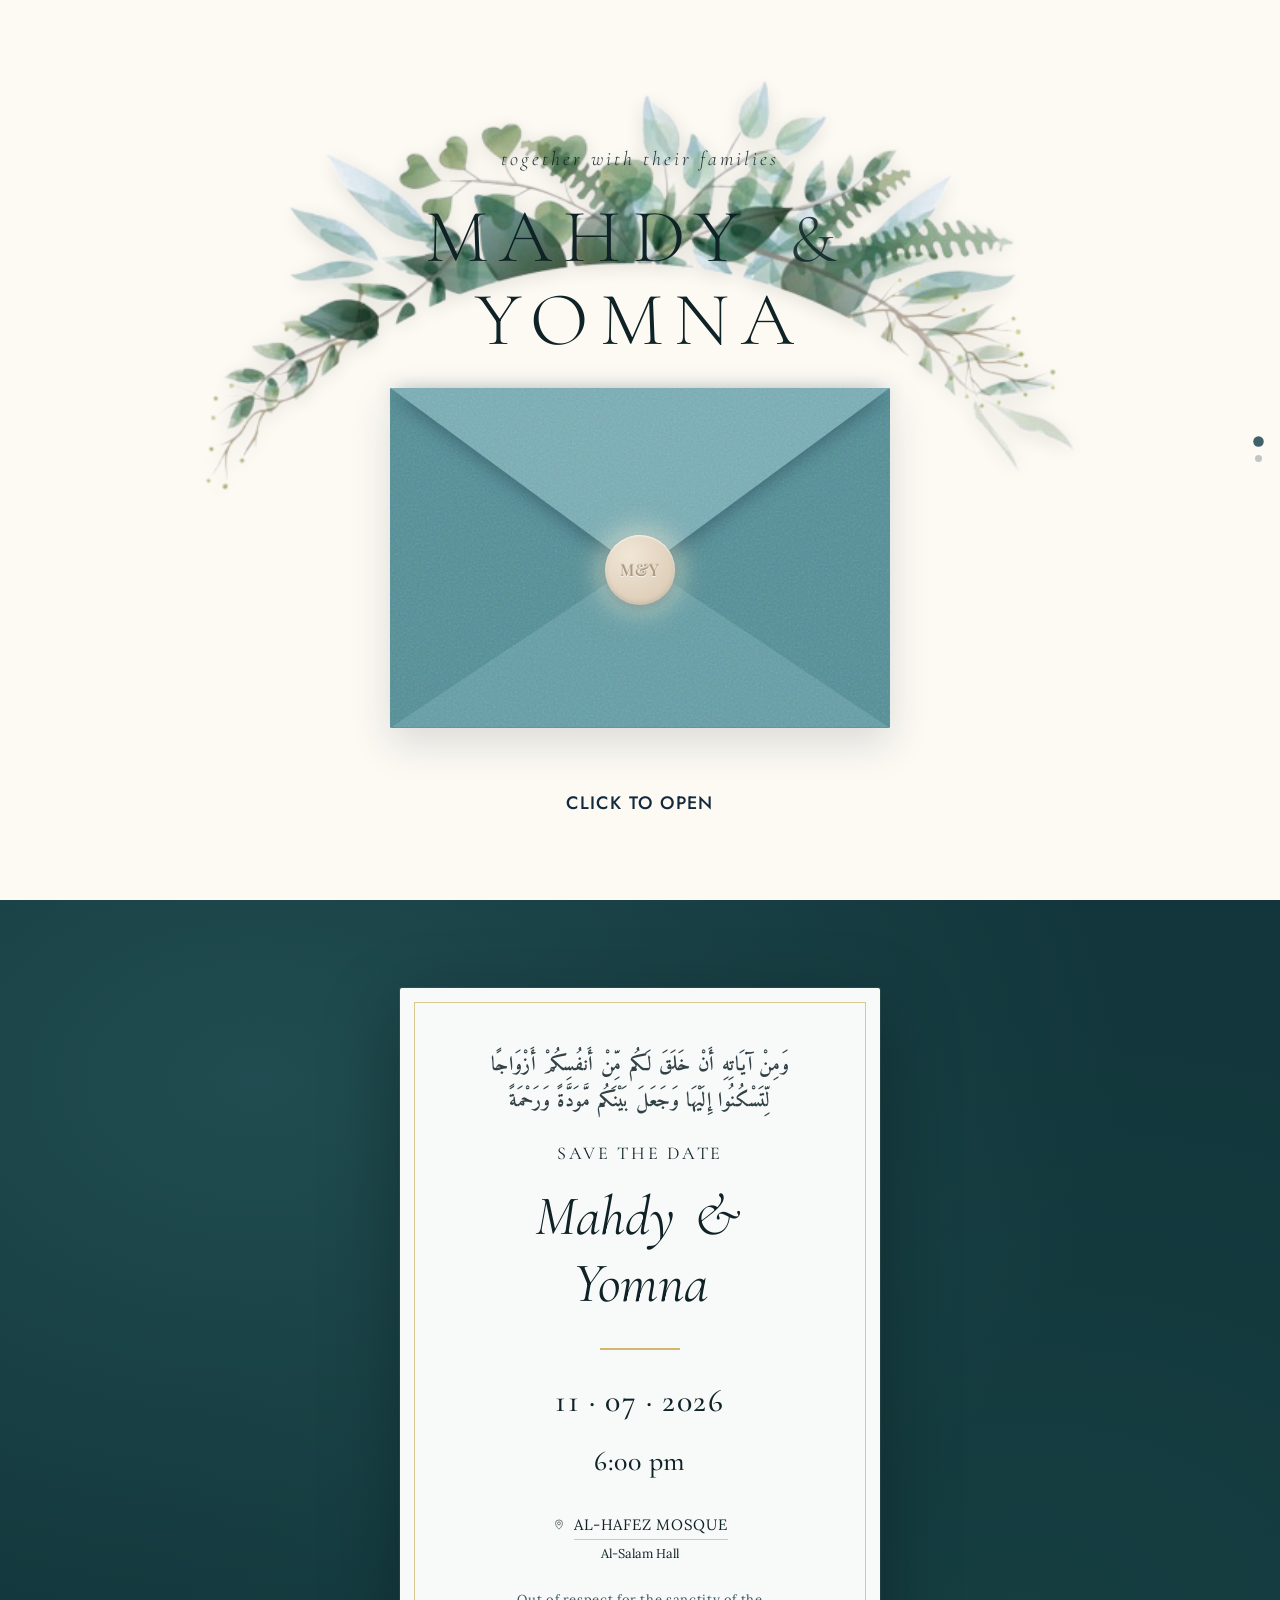
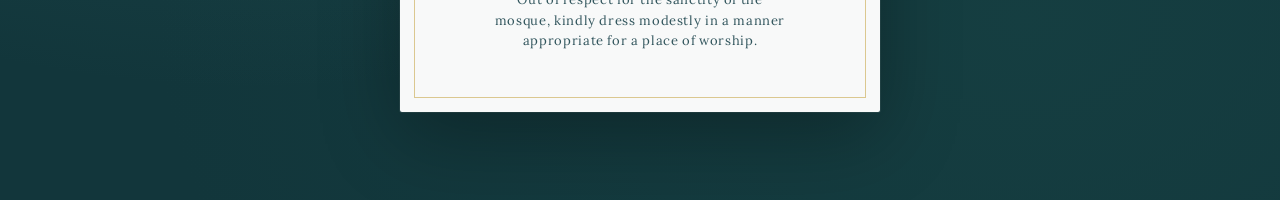
==== index.html @ 41bc5ca2 "add full project" ====
<!DOCTYPE html>

<html lang="en">

<head>
  <meta charset="UTF-8">
  <meta name="viewport" content="width=device-width, initial-scale=1.0">
  <title>Mahdy &amp; Yomna — Save the Date</title>

  <!-- Updated fonts (minimal luxury + Arabic) -->

  <link
    href="https://fonts.googleapis.com/css2?family=Playfair+Display:ital,wght@0,400;0,500;1,400&family=Great+Vibes&family=Lora:ital,wght@0,400;1,400&family=Cinzel:wght@400;500&family=Amiri:wght@400;700&display=swap"
    rel="stylesheet">

  <link rel="stylesheet" href="style.css">
</head>

<body>

  <!-- Nav dots -->

  <nav class="nav-dots" aria-label="Page navigation">
    <button class="nav-dot active" onclick="scrollToPage(0)" aria-label="Entrance"></button>
    <button class="nav-dot" onclick="scrollToPage(1)" aria-label="Save the Date"></button>
  </nav>

  <!-- ============================================================
       PAGE 1 — ENTRANCE (envelope)
  ============================================================ -->

  <section class="page" id="page-entrance" onclick="toggleEnvelope()" aria-label="Click to open invitation">

    <!-- Floral Curtain Top -->
    <img src="assets/ward.png" alt="Floral Curtain" class="floral-curtain-img">

    <!-- Header -->
    <div class="entrance-header">
      <p class="tagline">Together with their families</p>
      <h1>Mahdy <span class="amp-serif">&amp;</span><br>Yomna</h1>
    </div>

    <!-- Envelope scene -->
    <div class="envelope-scene" id="envelopeScene">

      <div class="envelope-contents">

        <!-- POLAROID 1 -->
        <div class="photo photo-1">
          <div class="photo-inner">
            <!-- REPLACE "placeholder-1.jpg" WITH YOUR IMAGE FILENAME -->
            <img src="assets\Children_kayoot.png?q=80&w=400&h=500&auto=format&fit=crop" alt="couple photo 1">
          </div>
        </div>

        <!-- POLAROID 2 -->
        <div class="photo photo-2">
          <div class="photo-inner">
            <!-- REPLACE "placeholder-2.jpg" WITH YOUR IMAGE FILENAME -->
            <img src="assets\khotoba.jpg?q=80&w=400&h=500&auto=format&fit=crop" alt="couple photo 2">
          </div>
        </div>

        <!-- POLAROID 3 -->
        <div class="photo photo-3">
          <div class="photo-inner">
            <img src="assets/Ew3a_eldebal.jpg" alt="couple photo 3">
          </div>
        </div>

        <!-- Save the Date card (Or Main Photo) -->
        <div class="card-std">
          <div class="card-std-inner">
            <!-- You can leave the text, OR uncomment the image below to use a picture inside the main card! -->
            <!-- <img src="your-main-image.jpg" alt="main card photo" style="width: 100%; height: 100%; object-fit: cover; border-radius: 14px 2px 14px 2px; display: block;"> -->
            <h2>SAVE<br>THE<br>DATE</h2>
          </div>
        </div>

        <!-- Date -->
        <div class="card-date">
          <span>11.07.2026</span>
        </div>

      </div>

      <!-- Envelope -->
      <div class="envelope-body">
        <div class="envelope-flap"></div>
        <div class="wax-seal">M&amp;Y</div>
      </div>

    </div>

    <p class="click-label" id="clickLabel">CLICK TO OPEN</p>

    <div class="scroll-hint" id="scrollHint" style="display: none;">
      <svg width="24" height="44" viewBox="0 0 24 44" fill="none" stroke="#122a3e" stroke-width="1.2">
        <path d="M12 2v38M4 32l8 8 8-8" />
      </svg>
      <span>SCROLL</span>
    </div>

  </section>

  <!-- ============================================================
       PAGE 2 — SAVE THE DATE
  ============================================================ -->

  <section class="page" id="page-save" aria-label="Save the Date details">

    <div class="std-card">

      <p class="aya">
        وَمِنْ آيَاتِهِ أَنْ خَلَقَ لَكُم مِّنْ أَنفُسِكُمْ أَزْوَاجًا
        لِّتَسْكُنُوا إِلَيْهَا وَجَعَلَ بَيْنَكُم مَّوَدَّةً وَرَحْمَةً
      </p>

      <p class="std-eyebrow">SAVE THE DATE</p>

      <h2 class="std-names">
        Mahdy <span class="amp-ornate">&amp;</span> Yomna
      </h2>

      <div class="std-rule"></div>

      <div class="std-details">
        <p class="std-date">11 &middot; 07 &middot; 2026</p>
        <p class="std-time">6:00 pm</p>

        <p class="std-location">
          <span class="location-wrapper">
            <!-- Pin icon -->
            <svg class="location-icon" viewBox="0 0 24 24" fill="none">
              <path d="M12 21s-6-5.33-6-10a6 6 0 1 1 12 0c0 4.67-6 10-6 10z" stroke="currentColor" stroke-width="1.4" />
              <circle cx="12" cy="11" r="2.5" stroke="currentColor" stroke-width="1.4" />
            </svg>
            <a href="https://maps.app.goo.gl/ApADEErN73M9nTUc7" target="_blank">
              AL-HAFEZ MOSQUE
            </a>
          </span>
          <br>
          <span class="hall-name"
            style="font-size: 0.85em; text-transform:none; font-family: 'Lora', serif; letter-spacing: 0;">Al-Salam
            Hall</span>
        </p>

      </div>

      <p class="std-formal">
        Out of respect for the sanctity of the mosque, kindly dress modestly in a
        manner appropriate for a place of worship.
      </p>
    </div>

  </section>

  <audio id="bg-music" src="zaghrota.mp3"></audio>

  <script src="script.js"></script>

</body>

</html>
---- style.css ----
/* ============================================================
   Mahdy & Yomna — Save the Date
   style.css  |  Teal & White Theme
============================================================ */

@import url('https://fonts.googleapis.com/css2?family=Playfair+Display:ital,wght@0,400;0,500;0,700;1,400;1,500&family=Cormorant+Garamond:ital,wght@0,300;0,400;0,500;1,300;1,400;1,500&family=Cinzel:wght@400;500;600&family=Jost:wght@200;300;400;500;600&display=swap');

*,
*::before,
*::after {
  box-sizing: border-box;
  margin: 0;
  padding: 0;
}

:root {
  --teal-primary: #669ba3;
  --teal-deep: #0f2226;
  --teal-mid: #1d454d;
  --teal-soft: #669ba3;
  --teal-pale: #d4e5e8;
  --teal-mist: #eef5f6;
  --teal-bg: #12363b;
  --env-body: #669ba3;
  --env-dark: #578c94;
  --env-light: #78aab2;
  --env-shadow: #427178;
  --olive: #b5a832;
  --red-accent: #c0392b;
  --gold: #c9a84c;
  --off-white: #f8fafa;
  --white: #ffffff;
  --text-body: #254044;
  --noise-tex: url("data:image/svg+xml,%3Csvg viewBox='0 0 200 200' xmlns='http://www.w3.org/2000/svg'%3E%3Cfilter id='n'%3E%3CfeTurbulence type='fractalNoise' baseFrequency='0.8' numOctaves='3' stitchTiles='stitch'/%3E%3C/filter%3E%3Crect width='100%25' height='100%25' filter='url(%23n)' opacity='0.25'/%3E%3C/svg%3E");
}

html {
  scroll-behavior: smooth;
  scroll-snap-type: y mandatory;
}

body {
  font-family: 'Libre Baskerville', serif;
  letter-spacing: 0.04em;
  line-height: 1.7;
}

/* smoother luxury text rendering */


/* slightly more refined small text */
.std-eyebrow,
.std-location {
  letter-spacing: 0.35em;
}

/* improve readability */
.std-getting-married,
.std-time {
  font-size: clamp(17px, 3.8vw, 24px);
}

/* subtle elegance boost */
.std-names {
  font-family: 'Playfair Display', serif;
  font-style: italic;
  font-weight: 400;
  letter-spacing: 0.05em;
}

/* ============================================================
   SHARED
============================================================ */
.page {
  min-height: 100svh;
  display: flex;
  flex-direction: column;
  align-items: center;
  justify-content: center;
  scroll-snap-align: start;
  position: relative;
  padding: 40px 20px;
  overflow: hidden;
}

/* ============================================================
   PAGE 1 — ENTRANCE
============================================================ */
#page-entrance {
  background: #fdfaf4;
  cursor: pointer;
}

.entrance-header {
  margin-top: clamp(30px, 6vw, 60px);
  padding: 0 20px;
  text-align: center;
  position: relative;
  z-index: 10;
  pointer-events: none;
  animation: fadeInDown 1.5s ease forwards;
  display: flex;
  flex-direction: column;
  align-items: center;
}

.floral-curtain-img {
  position: absolute;
  top: 0;
  left: 50%;
  transform: translateX(-50%);
  width: 100%;
  max-width: 900px;
  height: auto;
  opacity: 0.95;
  pointer-events: none;
  filter: drop-shadow(0 4px 10px rgba(0,0,0,0.1));
  z-index: 5;
}

.entrance-header .tagline {
  font-family: 'Cormorant Garamond', serif;
  font-size: clamp(16px, 3.5vw, 20px);
  letter-spacing: 0.15em;
  color: var(--teal-deep);
  opacity: 0.9;
  margin-bottom: 20px;
  text-transform: lowercase;
  font-style: italic;
  font-weight: 300;
}

.entrance-header h1 {
  font-family: 'Cormorant Garamond', serif;
  font-style: normal;
  font-weight: 300;
  font-size: clamp(42px, 9vw, 76px);
  line-height: 1.1;
  letter-spacing: 0.15em;
  color: var(--teal-deep);
  text-transform: uppercase;
}

.entrance-header h1 .amp-serif {
  font-family: 'Cormorant Garamond', serif;
  font-style: normal;
  font-weight: 300;
  font-size: 0.9em;
  padding: 0 8px;
  opacity: 0.85;
}

/* ---- Envelope wrapper ---- */
.envelope-scene {
  position: relative;
  width: min(500px, 90vw);
  height: min(340px, 66vw);
  perspective: 1000px;
  z-index: 10;
  margin: 25px 0 30px 0;
}

.envelope-body {
  position: absolute;
  inset: 0;
  background: var(--noise-tex), var(--env-shadow);
  background-blend-mode: overlay, normal;
  border-radius: 2px;
  box-shadow: 0 15px 40px rgba(18, 42, 62, 0.15);
  z-index: 3;
}

.envelope-body::after {
  content: '';
  position: absolute;
  inset: 0;
  background: var(--noise-tex), var(--env-dark);
  background-blend-mode: overlay, normal;
  clip-path: polygon(0 0, 0 100%, 50% 51.5%, 0 0, 100% 0, 50% 51.5%, 100% 100%, 100% 0);
  z-index: 1;
  border-radius: 2px;
}

.envelope-body::before {
  content: '';
  position: absolute;
  inset: 0;
  background: var(--noise-tex), var(--env-body);
  background-blend-mode: overlay, normal;
  clip-path: polygon(0 100%, 100% 100%, 50% 51%);
  z-index: 2;
  filter: drop-shadow(0 -1px 1px rgba(255, 255, 255, 0.15));
}

.envelope-flap {
  position: absolute;
  inset: 0;
  transform-origin: top center;
  transform-style: preserve-3d;
  transition: transform 1s cubic-bezier(0.4, 0, 0.2, 1);
  z-index: 15;
  filter: drop-shadow(0 4px 10px rgba(16, 38, 56, 0.4));
}

.envelope-flap::before {
  content: '';
  position: absolute;
  inset: 0;
  background: var(--noise-tex), var(--env-light);
  background-blend-mode: overlay, normal;
  clip-path: polygon(0 0, 100% 0, 50% 54%);
  border-radius: 2px 2px 0 0;
  backface-visibility: hidden;
}

.envelope-flap::after {
  content: '';
  position: absolute;
  inset: 0;
  background: var(--noise-tex), var(--env-light);
  background-blend-mode: overlay, normal;
  clip-path: polygon(0 0, 100% 0, 50% 54%);
  border-radius: 2px 2px 0 0;
  transform: rotateY(180deg);
  backface-visibility: hidden;
}

.wax-seal {
  position: absolute;
  width: 70px;
  height: 70px;
  background: radial-gradient(circle at 35% 30%, #f1e6d6, #d7c5ae);
  border-radius: 50%;
  left: 50%;
  top: 53.5%;
  transform: translate(-50%, -50%);
  z-index: 16;
  box-shadow:
    0 4px 10px rgba(0, 0, 0, 0.15),
    0 0 28px 6px rgba(255, 240, 210, 0.55),
    inset 0 1px 2px rgba(255, 255, 255, 0.8),
    inset 0 -2px 4px rgba(0, 0, 0, 0.1);
  display: flex;
  align-items: center;
  justify-content: center;
  font-family: 'Playfair Display', serif;
  font-size: 16px;
  color: #ad9a7e;
  font-weight: 500;
  transition: opacity 0.5s ease, transform 0.5s ease;
  letter-spacing: 0.05em;
  text-shadow: 0 -1px 0 rgba(0, 0, 0, 0.15), 0 1px 0 rgba(255, 255, 255, 0.8);
}

.envelope-contents {
  position: absolute;
  width: 100%;
  bottom: 55%;
  left: 0;
  z-index: 20;
  pointer-events: none;
  overflow: visible;
}

/* ---- Save the Date card ---- */
.card-std {
  position: absolute;
  width: 52%;
  aspect-ratio: 5 / 4;
  background: #fdfaf4;
  border-radius: 2px;
  display: flex;
  align-items: center;
  justify-content: center;
  left: 24%;
  bottom: 0;
  transform: translateY(120%) rotate(-6deg);
  opacity: 0;
  transition:
    transform 0.8s cubic-bezier(0.34, 1.45, 0.64, 1) 0.2s,
    opacity 0.4s ease 0.2s;
  box-shadow: 0 8px 24px rgba(16, 38, 56, 0.2);
  z-index: 1;
}

.card-std-inner {
  border: 1px solid #d1bd9f;
  margin: 10px;
  width: calc(100% - 20px);
  height: calc(100% - 20px);
  border-radius: 2px;
  display: flex;
  align-items: center;
  justify-content: center;
  text-align: center;
  background: transparent;
}

.card-std h2 {
  font-family: 'Playfair Display', serif;
  font-size: clamp(14px, 3.5vw, 18px);
  font-weight: 600;
  letter-spacing: 0.2em;
  color: #0c1c2a;
  line-height: 1.7;
}

/* ---- Elegant Date Tag ---- */
.card-date {
  position: absolute;
  width: auto;
  padding: 7px 14px 5px;
  background: #fdfaf4;
  border-radius: 2px;
  right: 8%;
  bottom: 0;
  transform: translateY(120%) rotate(14deg);
  opacity: 0;
  transition:
    transform 0.8s cubic-bezier(0.34, 1.45, 0.64, 1) 0.35s,
    opacity 0.4s ease 0.35s;
  display: flex;
  align-items: center;
  justify-content: center;
  box-shadow: 0 4px 12px rgba(18, 42, 62, 0.15);
  border: 1px solid #d1bd9f;
  z-index: 2;
}

.card-date span {
  font-family: 'Jost', sans-serif;
  font-size: clamp(10px, 2.5vw, 13px);
  font-weight: 600;
  color: #122a3e;
  letter-spacing: 0.12em;
  white-space: nowrap;
}

/* ---- Polaroids ---- */
.photo {
  position: absolute;
  background: white;
  padding: 5px 5px 20px;
  box-shadow: 0 6px 22px rgba(18, 42, 62, 0.18);
  opacity: 0;
  transition-property: transform, opacity;
  transition-timing-function: cubic-bezier(0.34, 1.45, 0.64, 1);
  z-index: 5;
  /* Ensure photos pop over the main card */
}

.photo-inner {
  width: 100%;
  height: calc(100% - 22px);
  overflow: hidden;
  display: flex;
  align-items: center;
  justify-content: center;
  background: #c2bdb7;
  font-family: 'Jost', sans-serif;
  font-size: 8px;
  color: #999;
  letter-spacing: 0.06em;
  text-align: center;
  font-weight: 300;
}

.photo-inner img {
  width: 100%;
  height: 100%;
  object-fit: cover;
  display: block;
}

.photo-1 {
  width: clamp(115px, 32vw, 170px);
  height: clamp(138px, 38vw, 204px);
  bottom: 10px;
  left: 8%;
  transform: translateY(120%) rotate(-10deg);
  transition-duration: 0.8s;
  transition-delay: 0.48s;
}

.photo-2 {
  width: clamp(120px, 34vw, 180px);
  height: clamp(144px, 40vw, 216px);
  bottom: 20px;
  right: 8%;
  left: auto;
  transform: translateY(120%) rotate(5deg);
  transition-duration: 0.8s;
  transition-delay: 0.60s;
}

.photo-3 {
  width: clamp(105px, 30vw, 160px);
  height: clamp(126px, 36vw, 192px);
  bottom: 10px;
  left: 30%;
  transform: translateY(120%) rotate(2deg);
  transition-duration: 0.8s;
  transition-delay: 0.52s;
  z-index: 6;
  /* Pops perfectly in front of the bottom center of the main card */
}

/* ---- Botanicals (SVG-based) ---- */
.botanical {
  position: absolute;
  opacity: 0;
  user-select: none;
  pointer-events: none;
  line-height: 1;
  transition-property: opacity, transform;
  transition-timing-function: cubic-bezier(0.34, 1.3, 0.64, 1);
}

.botanical svg {
  display: block;
}

.bot-eucalyptus {
  top: -110px;
  right: -14px;
  width: clamp(36px, 9vw, 52px);
  transform: translateY(20px) rotate(20deg);
  transition-duration: 0.7s;
  transition-delay: 0.65s;
}

.bot-rose {
  top: -72px;
  left: 2%;
  width: clamp(28px, 7vw, 42px);
  transform: translateY(20px) rotate(-14deg);
  transition-duration: 0.7s;
  transition-delay: 0.72s;
}

.bot-leaf {
  top: -28px;
  left: 40%;
  width: clamp(14px, 3.5vw, 20px);
  transform: translateY(16px) rotate(-20deg);
  transition-duration: 0.6s;
  transition-delay: 0.85s;
}

.bot-daisies {
  top: 8px;
  left: -5%;
  width: clamp(120px, 32vw, 180px);
  transform: translateY(12px);
  transition-duration: 0.7s;
  transition-delay: 0.78s;
}

.bot-chamomile {
  top: 4px;
  right: -3%;
  width: clamp(80px, 22vw, 120px);
  transform: translateY(12px) rotate(8deg);
  transition-duration: 0.65s;
  transition-delay: 0.88s;
}

/* ============================================================
   OPENED STATE
============================================================ */
.envelope-scene.opened .envelope-flap {
  transform: rotateX(-180deg);
}

.envelope-scene.opened .wax-seal {
  opacity: 0;
  transform: translate(-50%, -50%) scale(0.7);
}

.envelope-scene.opened .card-std {
  transform: translateY(-50%) rotate(-2deg);
  /* Lift text up slightly to clear bottom photo */
  opacity: 1;
}

.envelope-scene.opened .card-date {
  transform: translate(20%, -30%) rotate(10deg);
  opacity: 1;
}

.envelope-scene.opened .photo-1 {
  transform: translate(-45%, -95%) rotate(-18deg);
  /* Fan out harder left */
  opacity: 1;
}

.envelope-scene.opened .photo-2 {
  transform: translate(45%, -85%) rotate(12deg);
  /* Fan out harder right */
  opacity: 1;
}

.envelope-scene.opened .photo-3 {
  transform: translate(-10%, 45%) rotate(-6deg);
  /* Pushed significantly lower to clear 'THE DATE' */
  opacity: 1;
}

.envelope-scene.opened .botanical {
  opacity: 1;
}

.envelope-scene.opened .bot-eucalyptus {
  transform: translateY(0) rotate(20deg);
}

.envelope-scene.opened .bot-rose {
  transform: translateY(0) rotate(-14deg);
}

.envelope-scene.opened .bot-leaf {
  transform: translateY(0) rotate(-20deg);
}

.envelope-scene.opened .bot-daisies {
  transform: translateY(0);
}

.envelope-scene.opened .bot-chamomile {
  transform: translateY(0) rotate(8deg);
}

/* Click label */
.click-label {
  margin-top: 30px;
  font-family: 'Jost', sans-serif;
  font-weight: 500;
  font-size: clamp(14px, 3.5vw, 18px);
  letter-spacing: 0.08em;
  color: #122a3e;
  opacity: 1;
  position: relative;
  z-index: 2;
  transition: opacity 0.4s, visibility 0.4s;
  text-transform: uppercase;
}

.click-label.hidden {
  opacity: 0 !important;
  visibility: hidden;
}

/* Scroll hint */
.scroll-hint {
  position: absolute;
  bottom: 5vh;
  left: 50%;
  transform: translateX(-50%);
  display: flex;
  flex-direction: column;
  align-items: center;
  gap: 8px;
  opacity: 1;
  animation: bounceHint 2.5s ease-in-out infinite;
  z-index: 2;
}

.scroll-hint span {
  font-family: 'Jost', sans-serif;
  font-weight: 500;
  font-size: clamp(13px, 3.2vw, 16px);
  letter-spacing: 0.08em;
  color: var(--teal-deep);
}

@keyframes bounceHint {

  0%,
  100% {
    transform: translateX(-50%) translateY(0);
  }

  50% {
    transform: translateX(-50%) translateY(5px);
  }
}

/* ============================================================
   PAGE 2 — SAVE THE DATE
============================================================ */
#page-save {
  background: var(--teal-bg);
  text-align: center;
  overflow: hidden;
  gap: 0;
}

#page-save::before {
  content: '';
  position: absolute;
  inset: 0;
  background:
    radial-gradient(ellipse at 20% 20%, rgba(74, 144, 144, 0.25) 0%, transparent 60%),
    radial-gradient(ellipse at 80% 80%, rgba(26, 74, 74, 0.4) 0%, transparent 60%);
  pointer-events: none;
}

.aya {
  font-family: 'Amiri', serif;
  font-size: clamp(16px, 4vw, 20px);
  font-weight: 600;
  color: var(--teal-deep);
  text-align: center;
  line-height: 1.6;
  margin-bottom: 30px;
}

.std-card {
  position: relative;
  z-index: 1;
  background: rgba(255, 255, 255, 0.97);
  border-radius: 2px;
  padding: clamp(36px, 8vw, 60px) clamp(32px, 7vw, 72px);
  max-width: min(480px, 88vw);
  width: 100%;
  box-shadow:
    0 24px 80px rgba(0, 0, 0, 0.3),
    0 0 0 1px rgba(255, 255, 255, 0.08);
  display: flex;
  flex-direction: column;
  align-items: center;
  gap: 0;
}

.std-card::before {
  content: '';
  position: absolute;
  top: 14px;
  left: 14px;
  right: 14px;
  bottom: 14px;
  border: 1px solid var(--gold);
  opacity: 0.6;
  pointer-events: none;
  z-index: 10;
}

.std-rule {
  width: 80px;
  height: 2px;
  background: var(--gold);
  opacity: 0.8;
  margin: 20px auto;
}

.std-rule.wide {
  width: 100px;
  margin: 20px auto;
}

.std-floral {
  display: flex;
  align-items: center;
  justify-content: center;
  opacity: 0.85;
  user-select: none;
  margin: 4px 0;
}

.monogram {
  width: 52px;
  height: 52px;
  border-radius: 50%;
  border: 1.5px solid var(--teal-mid);
  display: flex;
  align-items: center;
  justify-content: center;
  font-family: 'Cinzel', serif;
  font-size: 12px;
  color: var(--teal-mid);
  letter-spacing: 0.04em;
  margin-bottom: 20px;
}

.std-eyebrow {
  font-family: 'Cormorant Garamond', serif;
  font-size: clamp(14px, 3vw, 18px);
  letter-spacing: 0.15em;
  color: var(--teal-deep);
  text-transform: uppercase;
  margin-bottom: 12px;
}

.std-names {
  font-family: 'Cormorant Garamond', serif;
  font-size: clamp(42px, 9vw, 56px);
  font-weight: 400;
  text-transform: none;
  letter-spacing: 0;
  color: var(--teal-deep);
  line-height: 1.15;
  margin-bottom: 12px;
}

.std-names .amp-ornate {
  font-family: 'Cormorant Garamond', serif;
  font-size: 1.1em;
  font-style: italic;
  font-weight: 300;
  color: var(--teal-deep);
  padding: 0 6px;
}

.std-getting-married {
  font-family: 'Cormorant Garamond', serif;
  font-style: italic;
  font-size: clamp(16px, 3.8vw, 24px);
  font-weight: 300;
  color: var(--teal-mid);
  text-transform: lowercase;
  letter-spacing: 0.08em;
  margin-top: 5px;
}

.std-details {
  display: flex;
  flex-direction: column;
  align-items: center;
  gap: 6px;
  margin-top: 4px;
}

.std-location {
  font-family: 'Lora', serif;
  font-size: clamp(12px, 2.8vw, 15px);
  letter-spacing: 0.05em;
  color: var(--teal-deep);
  text-transform: uppercase;
  font-weight: 400;
  margin-bottom: 24px;
}

.location-wrapper {
  display: inline-flex;
  align-items: center;
  gap: 6px;
  justify-content: center;
}

.location-icon {
  width: 1.1em;
  height: 1.1em;
  opacity: 0.85;
}

.std-date {
  font-family: 'Cormorant Garamond', serif;
  font-size: clamp(24px, 5.5vw, 32px);
  font-weight: 500;
  letter-spacing: 0.05em;
  color: var(--teal-deep);
  margin-bottom: 4px;
}

.std-time {
  font-family: 'Cormorant Garamond', serif;
  font-style: normal;
  font-size: clamp(20px, 4.5vw, 28px);
  font-weight: 500;
  color: var(--teal-deep);
  letter-spacing: 0.02em;
  margin-bottom: 20px;
}

.std-formal {
  font-family: 'Lora', serif;
  font-weight: 400;
  font-size: clamp(11px, 2.5vw, 13px);
  color: var(--teal-mid);
  opacity: 0.9;
  line-height: 1.6;
  max-width: 90%;
  margin: 0 auto;
}

.std-location a {
  color: inherit;
  text-decoration: none;
  border-bottom: 1px solid var(--teal-deep);
  padding-bottom: 2px;
}


/* ============================================================
   NAV DOTS
============================================================ */
.nav-dots {
  position: fixed;
  right: 18px;
  top: 50%;
  transform: translateY(-50%);
  display: flex;
  flex-direction: column;
  gap: 10px;
  z-index: 200;
}

.nav-dot {
  width: 7px;
  height: 7px;
  border-radius: 50%;
  background: var(--teal-mid);
  opacity: 0.28;
  cursor: pointer;
  transition: opacity 0.3s, transform 0.3s;
  border: none;
  padding: 0;
}

.nav-dot.active {
  opacity: 0.85;
  transform: scale(1.5);
}

/* ============================================================
   RESPONSIVE
============================================================ */
@media (max-width: 480px) {
  .envelope-scene.opened .card-std {
    transform: translateY(-45%) rotate(-2deg);
  }

  .envelope-scene.opened .card-date {
    transform: translate(15%, -20%) rotate(10deg);
  }

  .envelope-scene.opened .photo-1 {
    transform: translate(-30%, -85%) rotate(-16deg);
  }

  .envelope-scene.opened .photo-2 {
    transform: translate(30%, -75%) rotate(10deg);
  }

  .envelope-scene.opened .photo-3 {
    transform: translate(-10%, 35%) rotate(-4deg);
  }

  /* Sit nicely below text */

  .std-card {
    padding: 32px 24px;
  }
}

@media (min-width: 768px) {
  .envelope-scene.opened .card-std {
    transform: translateY(-55%) rotate(-2deg);
  }

  .envelope-scene.opened .card-date {
    transform: translate(35%, -35%) rotate(10deg);
  }

  .envelope-scene.opened .photo-1 {
    transform: translate(-65%, -105%) rotate(-18deg);
  }

  .envelope-scene.opened .photo-2 {
    transform: translate(60%, -100%) rotate(12deg);
  }

  .envelope-scene.opened .photo-3 {
    transform: translate(-5%, 45%) rotate(-6deg);
  }
}

.std-location a {
  color: inherit;
  text-decoration: none;
  border-bottom: 1px solid rgba(26, 74, 74, 0.25);
  padding-bottom: 2px;
  transition: all 0.3s ease;
}

.std-location a:hover {
  color: var(--teal-soft);
  border-bottom-color: var(--teal-soft);
}

.aya {
  font-family: 'Amiri', serif;
  direction: rtl;
  text-align: center;

  font-size: clamp(14px, 3vw, 20px);
  /* slightly larger */
  line-height: 1.8;

  color: var(--teal-deep);
  opacity: 0.85;

  margin-bottom: 18px;
  padding: 0 10px;
}

.location-wrapper {
  display: inline-flex;
  align-items: center;
  /* THIS is the key fix */
  gap: 8px;
}

.location-icon {
  width: 14px;
  height: 14px;
  opacity: 0.7;

  /* FIX vertical misalignment */
  transform: translateY(-2px);
}
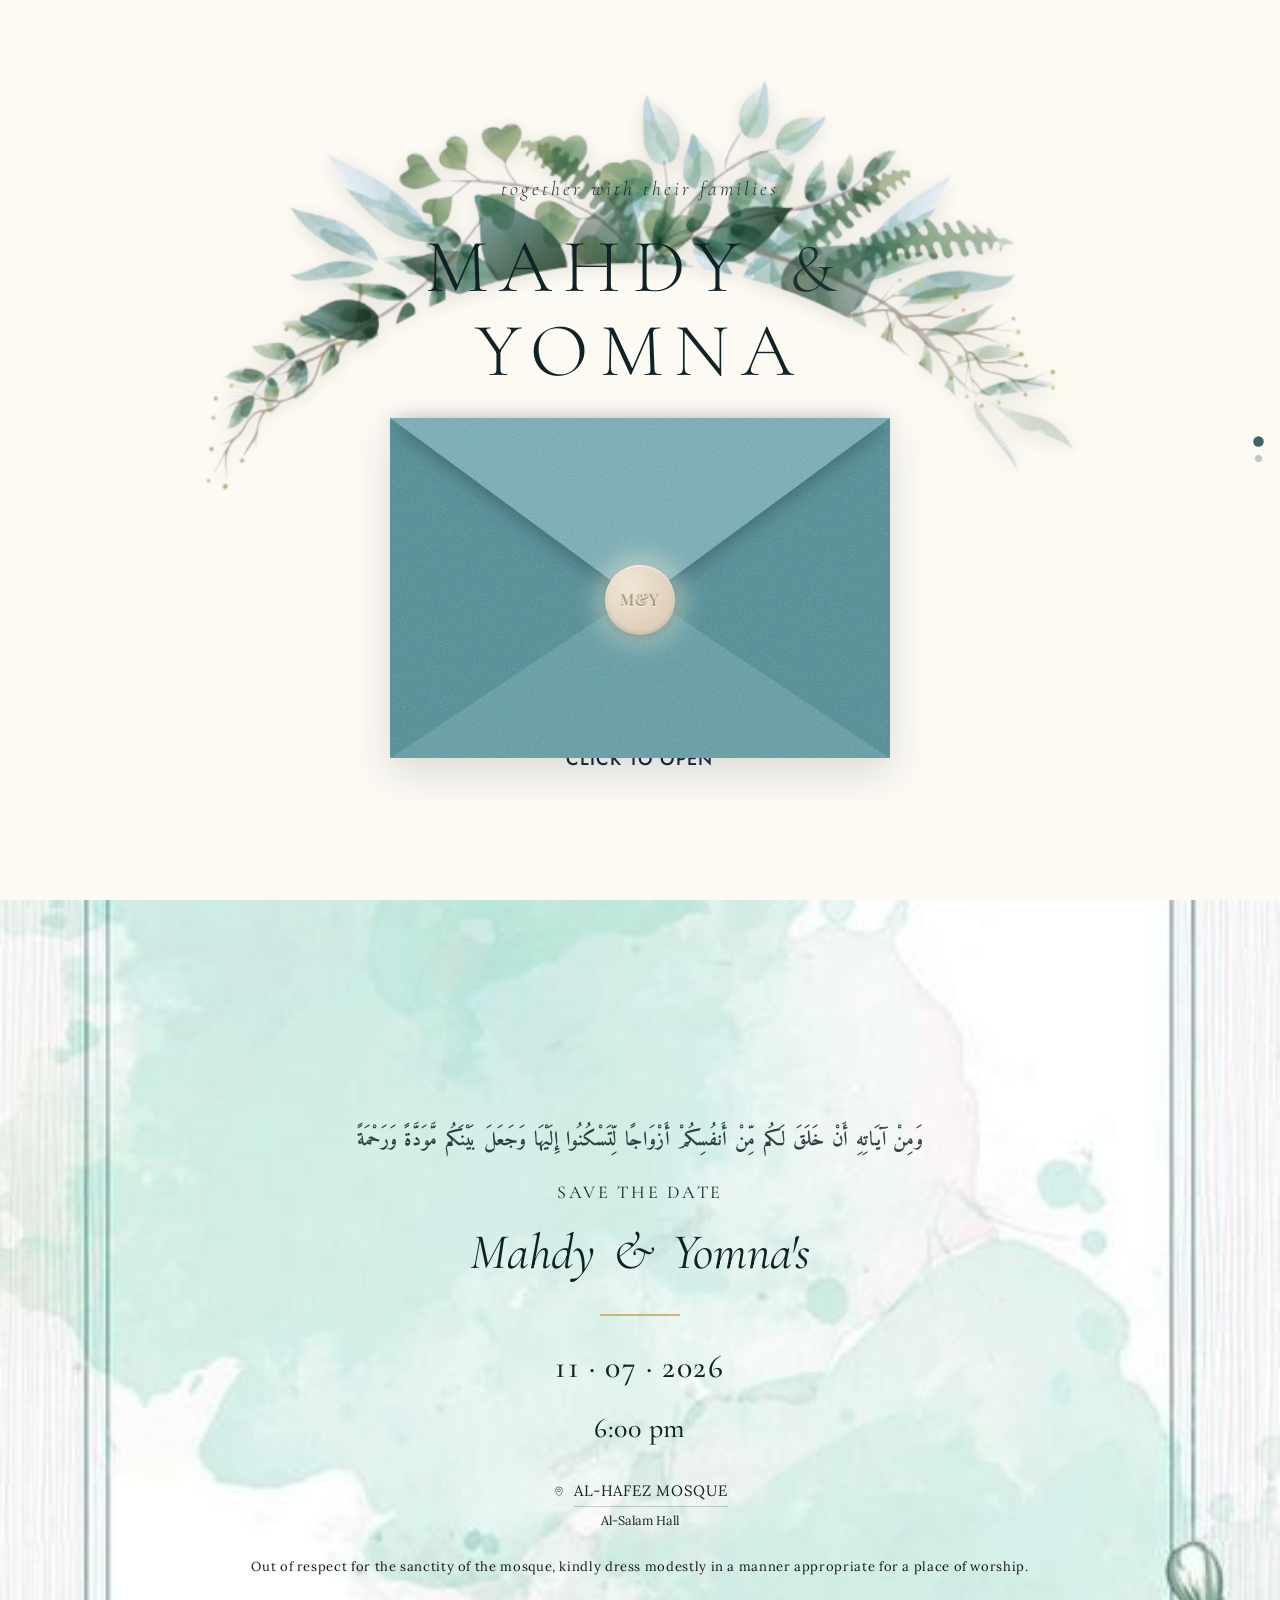
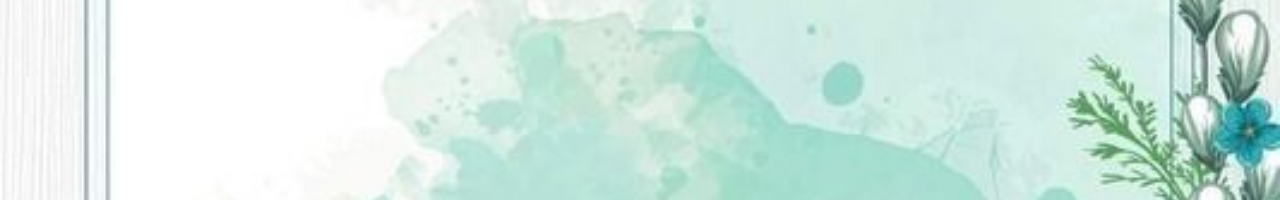
==== commit f2c5d855: "full screen - side lines not visible" ====
--- a/index.html
+++ b/index.html
@@ -1,164 +1,14 @@
 <!DOCTYPE html>
-
 <html lang="en">
-
 <head>
   <meta charset="UTF-8">
   <meta name="viewport" content="width=device-width, initial-scale=1.0">
-  <title>Mahdy &amp; Yomna — Save the Date</title>
-
-  <!-- Updated fonts (minimal luxury + Arabic) -->
-
-  <link
-    href="https://fonts.googleapis.com/css2?family=Playfair+Display:ital,wght@0,400;0,500;1,400&family=Great+Vibes&family=Lora:ital,wght@0,400;1,400&family=Cinzel:wght@400;500&family=Amiri:wght@400;700&display=swap"
-    rel="stylesheet">
-
-  <link rel="stylesheet" href="style.css">
+  <title>Wedding Invitation</title>
 </head>
 
 <body>
-
-  <!-- Nav dots -->
-
-  <nav class="nav-dots" aria-label="Page navigation">
-    <button class="nav-dot active" onclick="scrollToPage(0)" aria-label="Entrance"></button>
-    <button class="nav-dot" onclick="scrollToPage(1)" aria-label="Save the Date"></button>
-  </nav>
-
-  <!-- ============================================================
-       PAGE 1 — ENTRANCE (envelope)
-  ============================================================ -->
-
-  <section class="page" id="page-entrance" onclick="toggleEnvelope()" aria-label="Click to open invitation">
-
-    <!-- Floral Curtain Top -->
-    <img src="assets/ward.png" alt="Floral Curtain" class="floral-curtain-img">
-
-    <!-- Header -->
-    <div class="entrance-header">
-      <p class="tagline">Together with their families</p>
-      <h1>Mahdy <span class="amp-serif">&amp;</span><br>Yomna</h1>
-    </div>
-
-    <!-- Envelope scene -->
-    <div class="envelope-scene" id="envelopeScene">
-
-      <div class="envelope-contents">
-
-        <!-- POLAROID 1 -->
-        <div class="photo photo-1">
-          <div class="photo-inner">
-            <!-- REPLACE "placeholder-1.jpg" WITH YOUR IMAGE FILENAME -->
-            <img src="assets\Children_kayoot.png?q=80&w=400&h=500&auto=format&fit=crop" alt="couple photo 1">
-          </div>
-        </div>
-
-        <!-- POLAROID 2 -->
-        <div class="photo photo-2">
-          <div class="photo-inner">
-            <!-- REPLACE "placeholder-2.jpg" WITH YOUR IMAGE FILENAME -->
-            <img src="assets\khotoba.jpg?q=80&w=400&h=500&auto=format&fit=crop" alt="couple photo 2">
-          </div>
-        </div>
-
-        <!-- POLAROID 3 -->
-        <div class="photo photo-3">
-          <div class="photo-inner">
-            <img src="assets/Ew3a_eldebal.jpg" alt="couple photo 3">
-          </div>
-        </div>
-
-        <!-- Save the Date card (Or Main Photo) -->
-        <div class="card-std">
-          <div class="card-std-inner">
-            <!-- You can leave the text, OR uncomment the image below to use a picture inside the main card! -->
-            <!-- <img src="your-main-image.jpg" alt="main card photo" style="width: 100%; height: 100%; object-fit: cover; border-radius: 14px 2px 14px 2px; display: block;"> -->
-            <h2>SAVE<br>THE<br>DATE</h2>
-          </div>
-        </div>
-
-        <!-- Date -->
-        <div class="card-date">
-          <span>11.07.2026</span>
-        </div>
-
-      </div>
-
-      <!-- Envelope -->
-      <div class="envelope-body">
-        <div class="envelope-flap"></div>
-        <div class="wax-seal">M&amp;Y</div>
-      </div>
-
-    </div>
-
-    <p class="click-label" id="clickLabel">CLICK TO OPEN</p>
-
-    <div class="scroll-hint" id="scrollHint" style="display: none;">
-      <svg width="24" height="44" viewBox="0 0 24 44" fill="none" stroke="#122a3e" stroke-width="1.2">
-        <path d="M12 2v38M4 32l8 8 8-8" />
-      </svg>
-      <span>SCROLL</span>
-    </div>
-
-  </section>
-
-  <!-- ============================================================
-       PAGE 2 — SAVE THE DATE
-  ============================================================ -->
-
-  <section class="page" id="page-save" aria-label="Save the Date details">
-
-    <div class="std-card">
-
-      <p class="aya">
-        وَمِنْ آيَاتِهِ أَنْ خَلَقَ لَكُم مِّنْ أَنفُسِكُمْ أَزْوَاجًا
-        لِّتَسْكُنُوا إِلَيْهَا وَجَعَلَ بَيْنَكُم مَّوَدَّةً وَرَحْمَةً
-      </p>
-
-      <p class="std-eyebrow">SAVE THE DATE</p>
-
-      <h2 class="std-names">
-        Mahdy <span class="amp-ornate">&amp;</span> Yomna
-      </h2>
-
-      <div class="std-rule"></div>
-
-      <div class="std-details">
-        <p class="std-date">11 &middot; 07 &middot; 2026</p>
-        <p class="std-time">6:00 pm</p>
-
-        <p class="std-location">
-          <span class="location-wrapper">
-            <!-- Pin icon -->
-            <svg class="location-icon" viewBox="0 0 24 24" fill="none">
-              <path d="M12 21s-6-5.33-6-10a6 6 0 1 1 12 0c0 4.67-6 10-6 10z" stroke="currentColor" stroke-width="1.4" />
-              <circle cx="12" cy="11" r="2.5" stroke="currentColor" stroke-width="1.4" />
-            </svg>
-            <a href="https://maps.app.goo.gl/ApADEErN73M9nTUc7" target="_blank">
-              AL-HAFEZ MOSQUE
-            </a>
-          </span>
-          <br>
-          <span class="hall-name"
-            style="font-size: 0.85em; text-transform:none; font-family: 'Lora', serif; letter-spacing: 0;">Al-Salam
-            Hall</span>
-        </p>
-
-      </div>
-
-      <p class="std-formal">
-        Out of respect for the sanctity of the mosque, kindly dress modestly in a
-        manner appropriate for a place of worship.
-      </p>
-    </div>
-
-  </section>
-
-  <audio id="bg-music" src="zaghrota.mp3"></audio>
-
-  <script src="script.js"></script>
-
+  <script>
+    window.location.href = "/en";
+  </script>
 </body>
-
 </html>
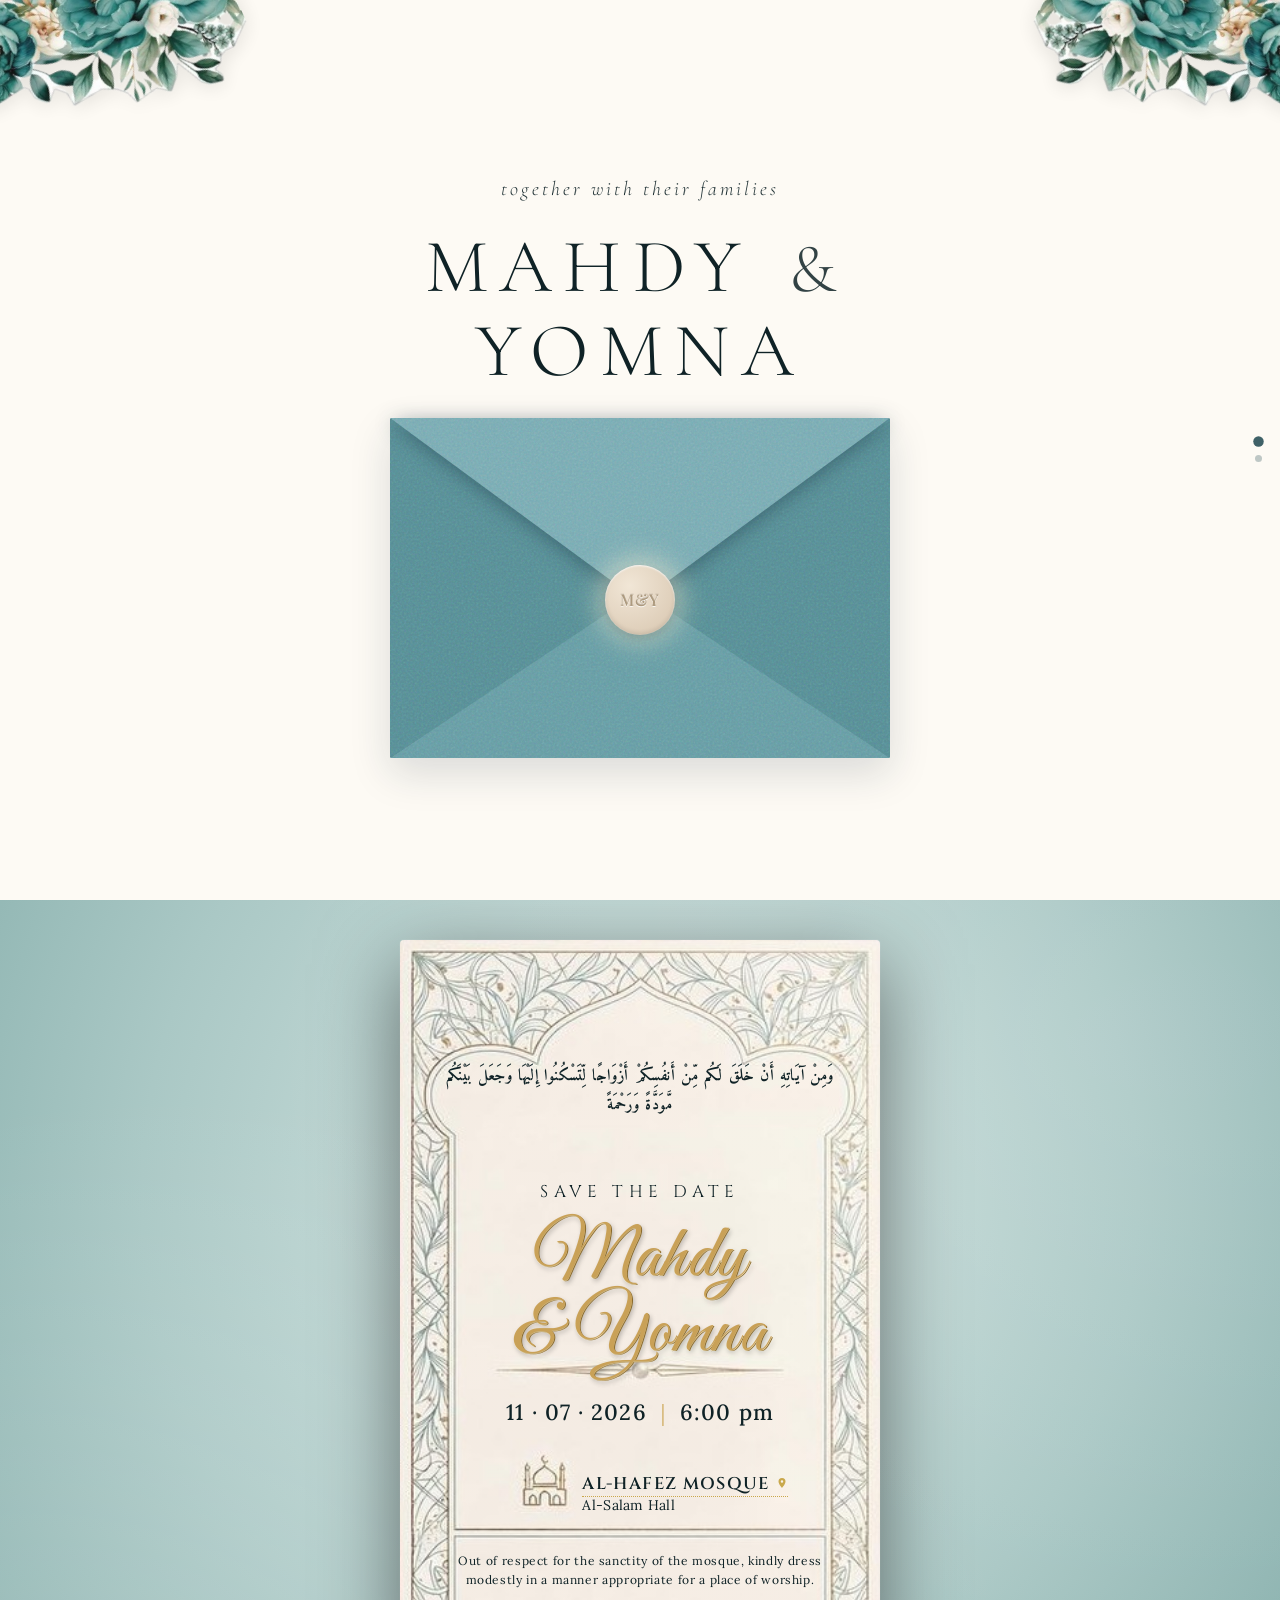
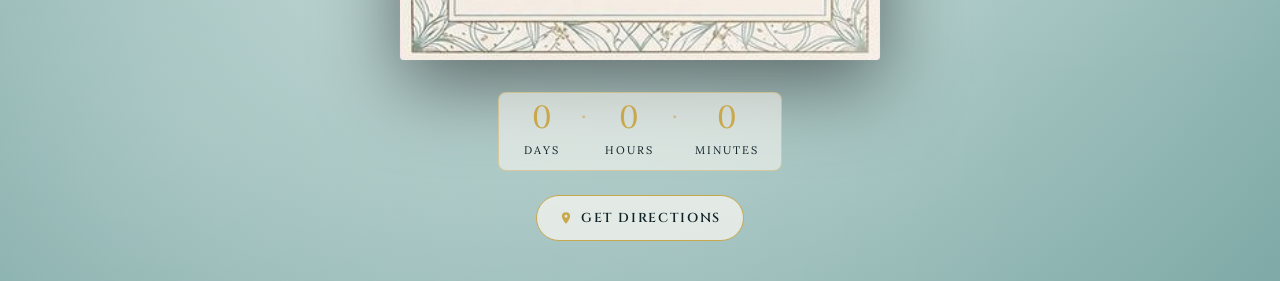
==== commit d1ee24f3: "he2" ====
--- a/index.html
+++ b/index.html
@@ -8,7 +8,7 @@
 
 <body>
   <script>
-    window.location.href = "/en";
+    window.location.href = "./en/index.html";
   </script>
 </body>
 </html>
